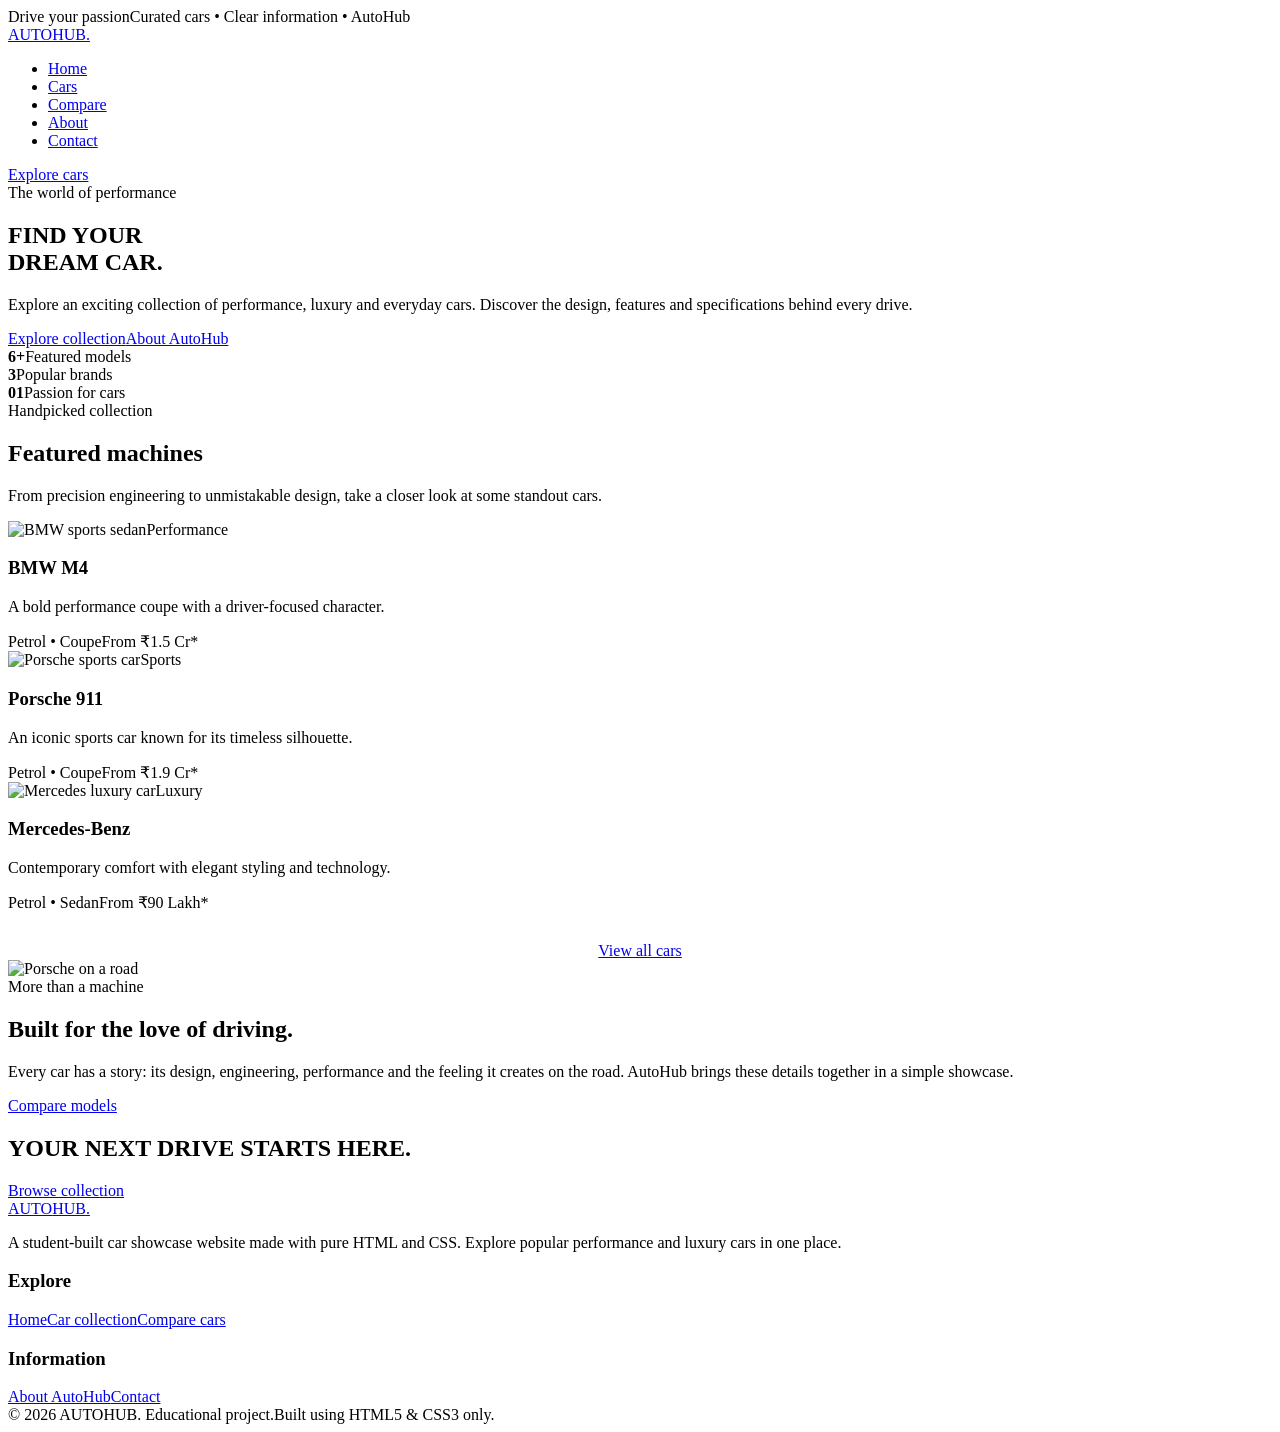
==== index.html @ 0eaa291a "Add AUTOHUB index.html" ====
<!DOCTYPE html>
<html lang="en">
<head>
  <meta charset="UTF-8">
  <meta name="viewport" content="width=device-width, initial-scale=1.0">
  <meta name="description" content="AUTOHUB car showcase website">
  <title>Discover Your Dream Car | AUTOHUB</title>
  <link rel="stylesheet" href="css/style.css">
</head>
<body>

<div class="topbar"><div class="container topbar-inner"><span>Drive your passion</span><span>Curated cars • Clear information • AutoHub</span></div></div>
<header><div class="container nav">
  <a class="logo" href="index.html">AUTO<span>HUB</span>.</a>
  <ul class="nav-links"><li><a class="active" href="index.html">Home</a></li><li><a class="" href="cars.html">Cars</a></li><li><a class="" href="compare.html">Compare</a></li><li><a class="" href="about.html">About</a></li><li><a class="" href="contact.html">Contact</a></li></ul>
  <a class="nav-cta" href="cars.html">Explore cars</a>
</div></header>

<main>
<section class="hero"><div class="container"><div class="hero-content">
  <div class="eyebrow">The world of performance</div>
  <h1>FIND YOUR<br><span>DREAM CAR.</span></h1>
  <p>Explore an exciting collection of performance, luxury and everyday cars. Discover the design, features and specifications behind every drive.</p>
  <div class="hero-actions"><a class="btn" href="cars.html">Explore collection</a><a class="btn btn-outline" href="about.html">About AutoHub</a></div>
</div></div></section>
<div class="container"><div class="stats">
  <div class="stat"><strong>6+</strong><span>Featured models</span></div>
  <div class="stat"><strong>3</strong><span>Popular brands</span></div>
  <div class="stat"><strong>01</strong><span>Passion for cars</span></div>
</div></div>
<section class="section"><div class="container">
  <div class="section-head"><div><div class="eyebrow">Handpicked collection</div><h2>Featured machines</h2></div><p>From precision engineering to unmistakable design, take a closer look at some standout cars.</p></div>
  <div class="car-grid">
    <article class="car-card"><div class="car-image"><img src="https://images.unsplash.com/photo-1555215695-3004980ad54e?auto=format&fit=crop&w=900&q=80" alt="BMW sports sedan"><span class="tag">Performance</span></div><div class="car-info"><h3>BMW M4</h3><p>A bold performance coupe with a driver-focused character.</p><div class="car-meta"><span>Petrol • Coupe</span><span class="car-price">From ₹1.5 Cr*</span></div></div></article>
    <article class="car-card"><div class="car-image"><img src="https://images.unsplash.com/photo-1614200187524-dc4b892acf16?auto=format&fit=crop&w=900&q=80" alt="Porsche sports car"><span class="tag">Sports</span></div><div class="car-info"><h3>Porsche 911</h3><p>An iconic sports car known for its timeless silhouette.</p><div class="car-meta"><span>Petrol • Coupe</span><span class="car-price">From ₹1.9 Cr*</span></div></div></article>
    <article class="car-card"><div class="car-image"><img src="https://images.unsplash.com/photo-1618843479313-40f8afb4b4d8?auto=format&fit=crop&w=900&q=80" alt="Mercedes luxury car"><span class="tag">Luxury</span></div><div class="car-info"><h3>Mercedes-Benz</h3><p>Contemporary comfort with elegant styling and technology.</p><div class="car-meta"><span>Petrol • Sedan</span><span class="car-price">From ₹90 Lakh*</span></div></div></article>
  </div>
  <div style="text-align:center;margin-top:30px"><a class="btn btn-outline" href="cars.html">View all cars</a></div>
</div></section>
<section class="section section-dark"><div class="container feature-band">
  <img src="https://images.unsplash.com/photo-1503376780353-7e6692767b70?auto=format&fit=crop&w=1100&q=80" alt="Porsche on a road">
  <div class="feature-copy"><div class="eyebrow">More than a machine</div><h2>Built for the love of driving.</h2><p>Every car has a story: its design, engineering, performance and the feeling it creates on the road. AutoHub brings these details together in a simple showcase.</p><a class="btn" href="compare.html">Compare models</a></div>
</div></section>
</main>


<section class="cta-strip"><div class="container cta-inner"><h2>YOUR NEXT DRIVE STARTS HERE.</h2><a class="btn" href="cars.html">Browse collection</a></div></section>
<footer><div class="container">
  <div class="footer-grid">
    <div><a class="logo" href="index.html">AUTO<span>HUB</span>.</a><p>A student-built car showcase website made with pure HTML and CSS. Explore popular performance and luxury cars in one place.</p></div>
    <div><h3>Explore</h3><div class="footer-links"><a href="index.html">Home</a><a href="cars.html">Car collection</a><a href="compare.html">Compare cars</a></div></div>
    <div><h3>Information</h3><div class="footer-links"><a href="about.html">About AutoHub</a><a href="contact.html">Contact</a></div></div>
  </div>
  <div class="copyright"><span>© 2026 AUTOHUB. Educational project.</span><span>Built using HTML5 & CSS3 only.</span></div>
</div></footer>
</body>
</html>
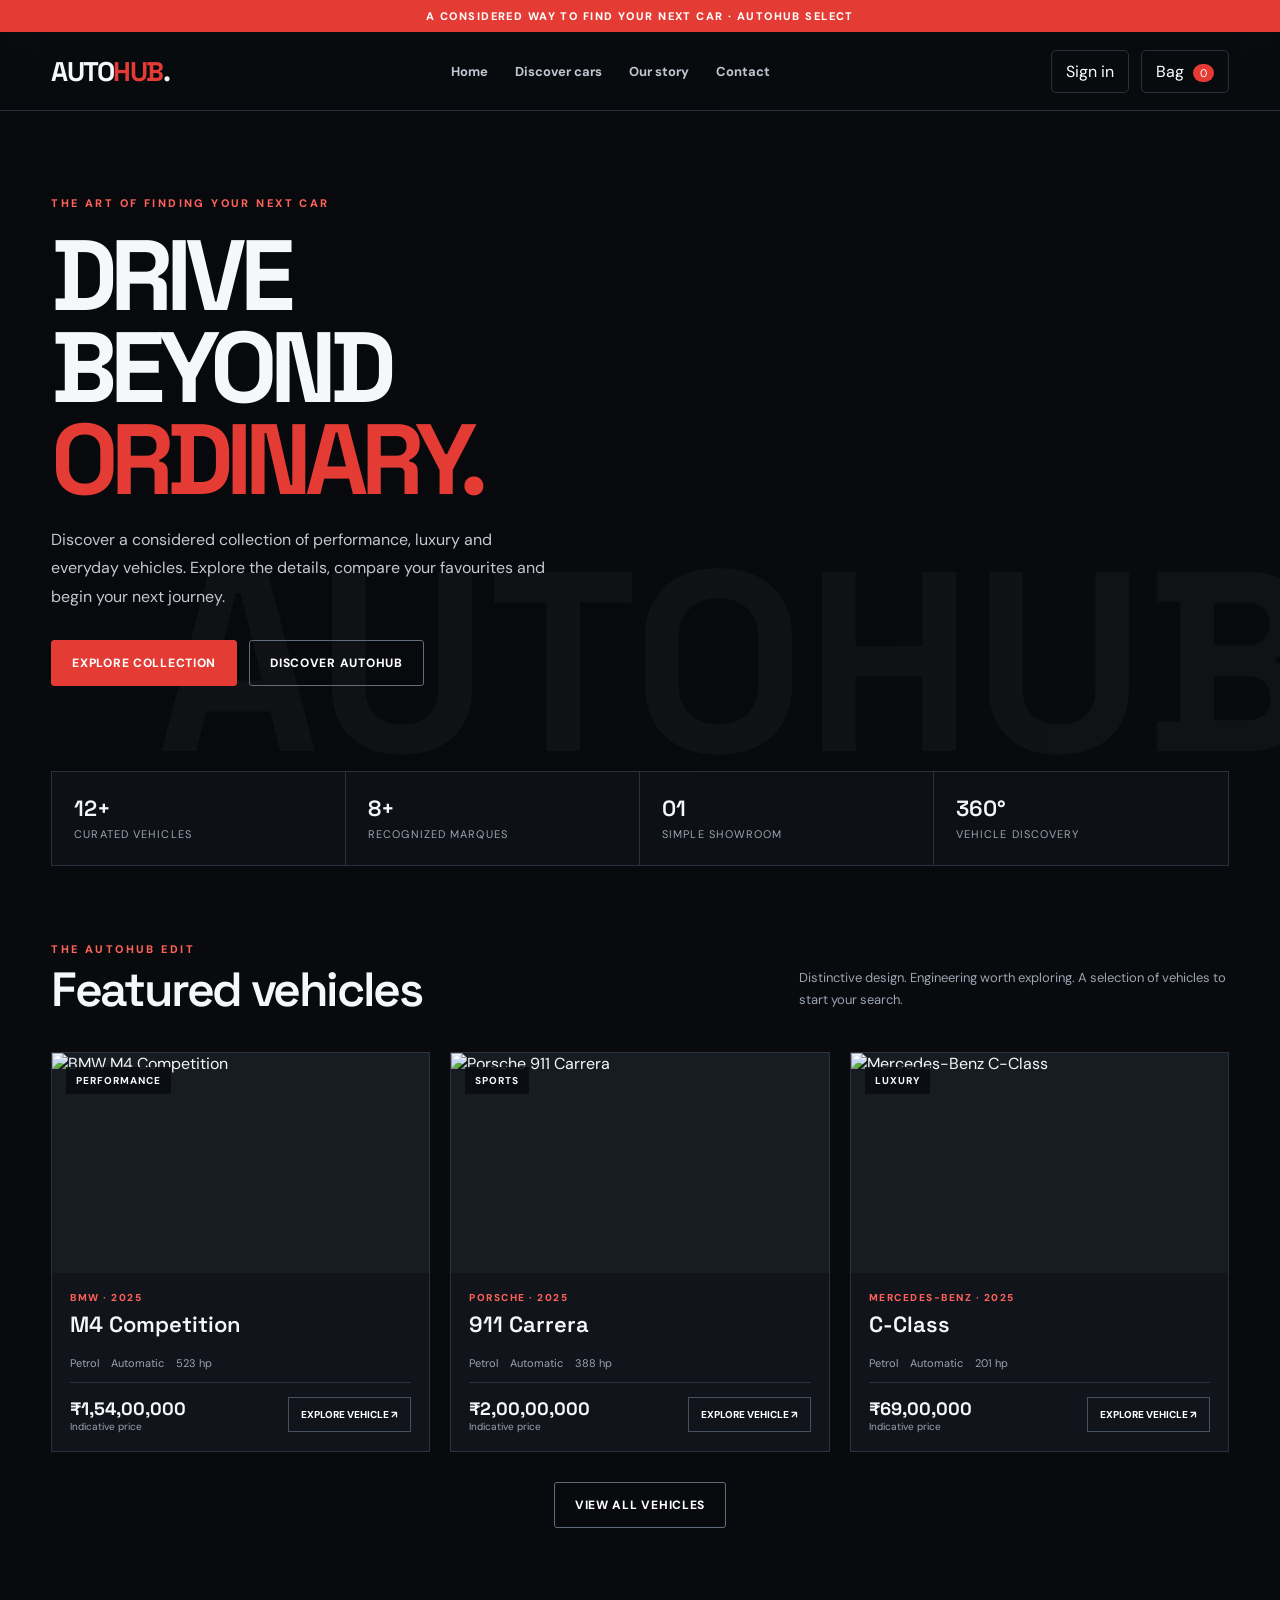
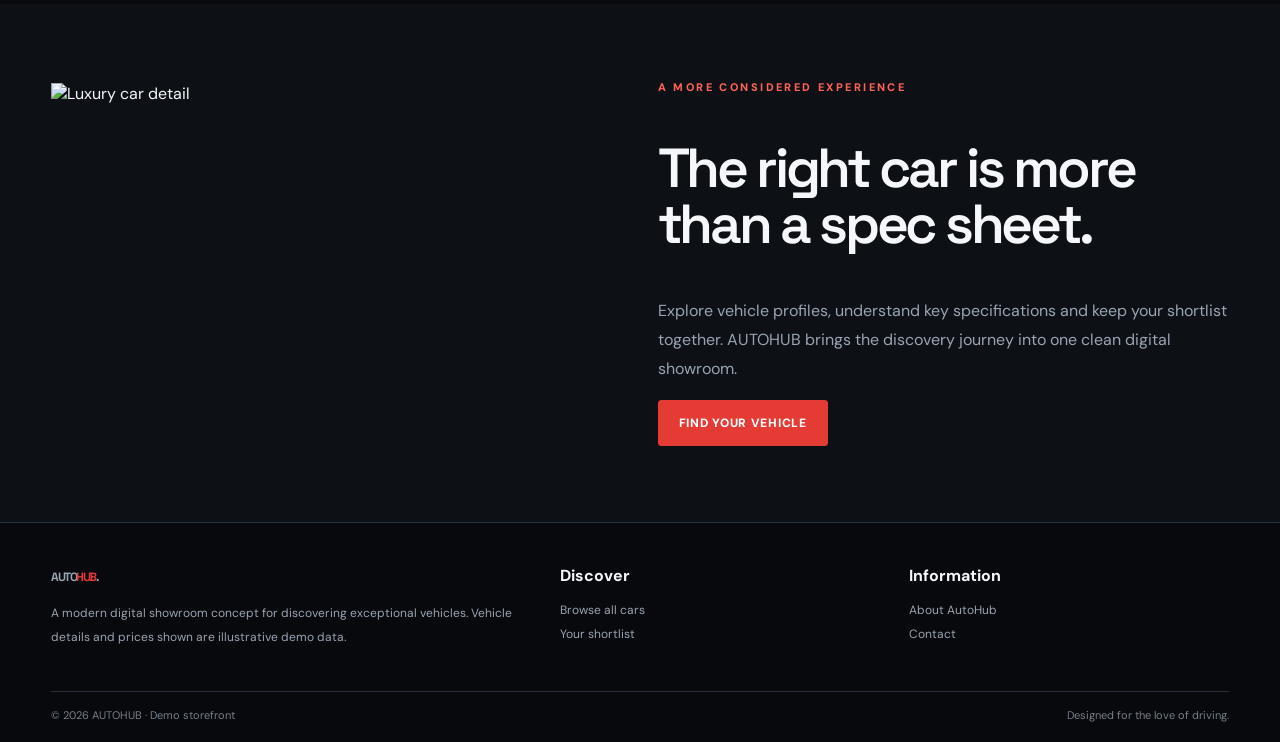
==== commit e6c5f434: "Upgrade AUTOHUB homepage to premium digital showroom" ====
--- a/index.html
+++ b/index.html
@@ -1,57 +1 @@
-<!DOCTYPE html>
-<html lang="en">
-<head>
-  <meta charset="UTF-8">
-  <meta name="viewport" content="width=device-width, initial-scale=1.0">
-  <meta name="description" content="AUTOHUB car showcase website">
-  <title>Discover Your Dream Car | AUTOHUB</title>
-  <link rel="stylesheet" href="css/style.css">
-</head>
-<body>
-
-<div class="topbar"><div class="container topbar-inner"><span>Drive your passion</span><span>Curated cars • Clear information • AutoHub</span></div></div>
-<header><div class="container nav">
-  <a class="logo" href="index.html">AUTO<span>HUB</span>.</a>
-  <ul class="nav-links"><li><a class="active" href="index.html">Home</a></li><li><a class="" href="cars.html">Cars</a></li><li><a class="" href="compare.html">Compare</a></li><li><a class="" href="about.html">About</a></li><li><a class="" href="contact.html">Contact</a></li></ul>
-  <a class="nav-cta" href="cars.html">Explore cars</a>
-</div></header>
-
-<main>
-<section class="hero"><div class="container"><div class="hero-content">
-  <div class="eyebrow">The world of performance</div>
-  <h1>FIND YOUR<br><span>DREAM CAR.</span></h1>
-  <p>Explore an exciting collection of performance, luxury and everyday cars. Discover the design, features and specifications behind every drive.</p>
-  <div class="hero-actions"><a class="btn" href="cars.html">Explore collection</a><a class="btn btn-outline" href="about.html">About AutoHub</a></div>
-</div></div></section>
-<div class="container"><div class="stats">
-  <div class="stat"><strong>6+</strong><span>Featured models</span></div>
-  <div class="stat"><strong>3</strong><span>Popular brands</span></div>
-  <div class="stat"><strong>01</strong><span>Passion for cars</span></div>
-</div></div>
-<section class="section"><div class="container">
-  <div class="section-head"><div><div class="eyebrow">Handpicked collection</div><h2>Featured machines</h2></div><p>From precision engineering to unmistakable design, take a closer look at some standout cars.</p></div>
-  <div class="car-grid">
-    <article class="car-card"><div class="car-image"><img src="https://images.unsplash.com/photo-1555215695-3004980ad54e?auto=format&fit=crop&w=900&q=80" alt="BMW sports sedan"><span class="tag">Performance</span></div><div class="car-info"><h3>BMW M4</h3><p>A bold performance coupe with a driver-focused character.</p><div class="car-meta"><span>Petrol • Coupe</span><span class="car-price">From ₹1.5 Cr*</span></div></div></article>
-    <article class="car-card"><div class="car-image"><img src="https://images.unsplash.com/photo-1614200187524-dc4b892acf16?auto=format&fit=crop&w=900&q=80" alt="Porsche sports car"><span class="tag">Sports</span></div><div class="car-info"><h3>Porsche 911</h3><p>An iconic sports car known for its timeless silhouette.</p><div class="car-meta"><span>Petrol • Coupe</span><span class="car-price">From ₹1.9 Cr*</span></div></div></article>
-    <article class="car-card"><div class="car-image"><img src="https://images.unsplash.com/photo-1618843479313-40f8afb4b4d8?auto=format&fit=crop&w=900&q=80" alt="Mercedes luxury car"><span class="tag">Luxury</span></div><div class="car-info"><h3>Mercedes-Benz</h3><p>Contemporary comfort with elegant styling and technology.</p><div class="car-meta"><span>Petrol • Sedan</span><span class="car-price">From ₹90 Lakh*</span></div></div></article>
-  </div>
-  <div style="text-align:center;margin-top:30px"><a class="btn btn-outline" href="cars.html">View all cars</a></div>
-</div></section>
-<section class="section section-dark"><div class="container feature-band">
-  <img src="https://images.unsplash.com/photo-1503376780353-7e6692767b70?auto=format&fit=crop&w=1100&q=80" alt="Porsche on a road">
-  <div class="feature-copy"><div class="eyebrow">More than a machine</div><h2>Built for the love of driving.</h2><p>Every car has a story: its design, engineering, performance and the feeling it creates on the road. AutoHub brings these details together in a simple showcase.</p><a class="btn" href="compare.html">Compare models</a></div>
-</div></section>
-</main>
-
-
-<section class="cta-strip"><div class="container cta-inner"><h2>YOUR NEXT DRIVE STARTS HERE.</h2><a class="btn" href="cars.html">Browse collection</a></div></section>
-<footer><div class="container">
-  <div class="footer-grid">
-    <div><a class="logo" href="index.html">AUTO<span>HUB</span>.</a><p>A student-built car showcase website made with pure HTML and CSS. Explore popular performance and luxury cars in one place.</p></div>
-    <div><h3>Explore</h3><div class="footer-links"><a href="index.html">Home</a><a href="cars.html">Car collection</a><a href="compare.html">Compare cars</a></div></div>
-    <div><h3>Information</h3><div class="footer-links"><a href="about.html">About AutoHub</a><a href="contact.html">Contact</a></div></div>
-  </div>
-  <div class="copyright"><span>© 2026 AUTOHUB. Educational project.</span><span>Built using HTML5 & CSS3 only.</span></div>
-</div></footer>
-</body>
-</html>+<!doctype html><html lang="en"><head><meta charset="utf-8"><meta name="viewport" content="width=device-width,initial-scale=1"><meta name="description" content="Discover exceptional vehicles at AUTOHUB."><title>AUTOHUB | Find your next drive</title><link rel="stylesheet" href="css/store.css"></head><body><div id="site-header"></div><main><section class="hero-pro"><div class="wrap"><div class="hero-copy"><div class="kicker">The art of finding your next car</div><h1>DRIVE<br>BEYOND <span>ORDINARY.</span></h1><p>Discover a considered collection of performance, luxury and everyday vehicles. Explore the details, compare your favourites and begin your next journey.</p><div class="actions"><a class="btnx" href="cars.html">Explore collection</a><a class="btnx ghost" href="#featured">Discover AUTOHUB</a></div></div></div></section><div class="wrap"><div class="trustbar"><div class="trustitem"><b>12+</b><span>Curated vehicles</span></div><div class="trustitem"><b>8+</b><span>Recognized marques</span></div><div class="trustitem"><b>01</b><span>Simple showroom</span></div><div class="trustitem"><b>360°</b><span>Vehicle discovery</span></div></div></div><section class="sectionx" id="featured"><div class="wrap"><div class="sectiontitle"><div><div class="kicker">The AUTOHUB edit</div><h2>Featured vehicles</h2></div><p>Distinctive design. Engineering worth exploring. A selection of vehicles to start your search.</p></div><div class="cargrid" id="featured-grid"></div><div style="text-align:center;margin-top:30px"><a class="btnx ghost" href="cars.html">View all vehicles</a></div></div></section><section class="sectionx sectiondark"><div class="wrap" style="display:grid;grid-template-columns:1fr 1fr;gap:35px;align-items:center"><img style="width:100%;height:360px;object-fit:cover" src="https://images.unsplash.com/photo-1492144534655-ae79c964c9d7?auto=format&fit=crop&w=1200&q=85" alt="Luxury car detail"><div><div class="kicker">A more considered experience</div><h2 style="font:600 clamp(34px,5vw,55px)/1.02 Space Grotesk;letter-spacing:-.06em">The right car is more than a spec sheet.</h2><p style="color:var(--muted);line-height:1.8">Explore vehicle profiles, understand key specifications and keep your shortlist together. AUTOHUB brings the discovery journey into one clean digital showroom.</p><a class="btnx" href="cars.html">Find your vehicle</a></div></div></section></main><div id="site-footer"></div><script src="js/store.js"></script></body></html>
--- a/css/store.css
+++ b/css/store.css
@@ -0,0 +1,17 @@
+@import url('https://fonts.googleapis.com/css2?family=DM+Sans:wght@400;500;600;700;800&family=Space+Grotesk:wght@400;500;600;700&display=swap');
+:root{--ink:#080a0d;--panel:#11151b;--panel2:#191f27;--line:#29313c;--muted:#9aa4b2;--white:#f5f7fa;--red:#e43b35;--red2:#ff5148;--green:#67d5a1}
+*{box-sizing:border-box}body{margin:0;background:var(--ink);color:var(--white);font-family:'DM Sans',sans-serif}a{color:inherit;text-decoration:none}button,input,select{font:inherit}img{max-width:100%;display:block}.wrap{width:min(1220px,92%);margin:auto}
+.announcement{background:#e43b35;color:white;text-align:center;padding:9px;font-size:11px;font-weight:800;letter-spacing:.13em;text-transform:uppercase}
+.site-header{position:sticky;top:0;z-index:50;background:#090c10ed;backdrop-filter:blur(18px);border-bottom:1px solid var(--line)}.navrow{height:78px;display:flex;align-items:center;justify-content:space-between;gap:25px}.brand{font:700 27px 'Space Grotesk';letter-spacing:-1.5px}.brand span{color:var(--red)}.navlinks{display:flex;gap:27px;color:#c0c7d0;font-size:13px;font-weight:700}.navlinks a:hover,.navlinks a.active{color:#ff6158}.navright{display:flex;align-items:center;gap:12px}.iconbtn{background:transparent;border:1px solid var(--line);color:white;padding:10px 14px;border-radius:5px;cursor:pointer}.cartcount{background:var(--red);padding:2px 7px;border-radius:20px;font-size:11px;margin-left:5px}.menu-toggle{display:none}
+.hero-pro{min-height:610px;display:flex;align-items:center;position:relative;overflow:hidden;background:linear-gradient(90deg,#07090df5 0%,#07090dcc 43%,#07090d20 100%),url('https://images.unsplash.com/photo-1503376780353-7e6692767b70?auto=format&fit=crop&w=2200&q=90') center/cover}.hero-pro:after{content:'AUTOHUB';position:absolute;right:-35px;bottom:-55px;font:700 clamp(100px,20vw,260px) 'Space Grotesk';color:#ffffff09;pointer-events:none}.hero-copy{max-width:680px;padding:85px 0;position:relative;z-index:1}.kicker{color:#ff6259;font-size:11px;letter-spacing:.22em;text-transform:uppercase;font-weight:800}.hero-copy h1{font:700 clamp(48px,7.8vw,100px)/.92 'Space Grotesk';letter-spacing:-.07em;margin:20px 0}.hero-copy h1 span{color:var(--red)}.hero-copy p{color:#c2c9d2;max-width:500px;line-height:1.8}.actions{display:flex;gap:12px;flex-wrap:wrap;margin-top:28px}.btnx{display:inline-flex;align-items:center;justify-content:center;border:1px solid var(--red);background:var(--red);color:white;padding:14px 20px;border-radius:3px;font-size:12px;font-weight:800;letter-spacing:.06em;text-transform:uppercase;cursor:pointer;transition:.2s}.btnx:hover{background:#ff5148;transform:translateY(-2px)}.btnx.ghost{background:transparent;border-color:#626d7b}.btnx.ghost:hover{border-color:var(--red);color:#ff6158}
+.trustbar{display:grid;grid-template-columns:repeat(4,1fr);border:1px solid var(--line);background:#0d1116}.trustitem{padding:22px;border-right:1px solid var(--line)}.trustitem:last-child{border:0}.trustitem b{display:block;font:600 22px 'Space Grotesk'}.trustitem span{color:var(--muted);font-size:11px;text-transform:uppercase;letter-spacing:.1em}
+.sectionx{padding:76px 0}.sectiondark{background:#0d1116}.sectiontitle{display:flex;align-items:end;justify-content:space-between;gap:25px;margin-bottom:28px}.sectiontitle h2{font:600 clamp(32px,4vw,48px)/1 'Space Grotesk';letter-spacing:-.05em;margin:10px 0}.sectiontitle p{color:var(--muted);max-width:430px;font-size:13px;line-height:1.7}.cargrid{display:grid;grid-template-columns:repeat(3,1fr);gap:20px}.vehicle{background:var(--panel);border:1px solid var(--line);overflow:hidden;transition:.25s;min-width:0}.vehicle:hover{transform:translateY(-5px);border-color:#8a3432}.vehicle-photo{height:220px;position:relative;overflow:hidden;background:#171c23}.vehicle-photo img{width:100%;height:100%;object-fit:cover;transition:transform .5s}.vehicle:hover .vehicle-photo img{transform:scale(1.045)}.pill{position:absolute;left:14px;top:14px;background:#080b0fdf;padding:7px 10px;font-size:10px;text-transform:uppercase;letter-spacing:.1em;font-weight:800}.vehicle-body{padding:18px}.vehicle-brand{font-size:10px;color:#ff6158;letter-spacing:.15em;text-transform:uppercase;font-weight:800}.vehicle h3{font:600 22px 'Space Grotesk';margin:6px 0}.vehicle-spec{display:flex;gap:12px;flex-wrap:wrap;color:var(--muted);font-size:11px;padding:12px 0;border-bottom:1px solid var(--line)}.vehicle-bottom{display:flex;align-items:center;justify-content:space-between;gap:10px;padding-top:14px}.price{font:700 18px 'Space Grotesk'}.price small{display:block;font:400 10px 'DM Sans';color:var(--muted)}.smallbtn{border:1px solid #46515f;background:transparent;color:white;padding:10px 12px;font-size:10px;text-transform:uppercase;font-weight:800;cursor:pointer}.smallbtn:hover{background:var(--red);border-color:var(--red)}
+.shophead{padding:58px 0 34px;background:linear-gradient(120deg,#171d25,#0a0c10);border-bottom:1px solid var(--line)}.shophead h1{font:600 clamp(38px,5vw,60px) 'Space Grotesk';letter-spacing:-.06em;margin:12px 0}.shophead p{color:var(--muted);max-width:620px;line-height:1.7}.shoptools{display:grid;grid-template-columns:1.5fr repeat(3,1fr);gap:10px;margin:25px 0}.control{width:100%;padding:14px;background:#11161d;color:white;border:1px solid var(--line);outline:none;border-radius:3px}.control:focus{border-color:var(--red)}.resultsline{display:flex;justify-content:space-between;color:var(--muted);font-size:12px;margin:15px 0 20px}
+.productlayout{display:grid;grid-template-columns:1.2fr .8fr;gap:48px;padding:55px 0 80px}.productheroimg{width:100%;height:480px;object-fit:cover;background:#171c23}.productinfo{position:sticky;top:115px;align-self:start}.productinfo h1{font:600 clamp(38px,5vw,60px)/1 'Space Grotesk';letter-spacing:-.06em;margin:12px 0}.productinfo p{color:var(--muted);line-height:1.8}.bigprice{font:700 30px 'Space Grotesk';margin:25px 0}.specgrid{display:grid;grid-template-columns:repeat(2,1fr);gap:10px;margin:24px 0}.specbox{padding:15px;background:var(--panel);border:1px solid var(--line)}.specbox span{display:block;color:var(--muted);font-size:10px;text-transform:uppercase;letter-spacing:.1em}.specbox b{display:block;margin-top:6px;font-size:14px}.wide{width:100%;margin-top:10px}
+.cartlayout{display:grid;grid-template-columns:1.5fr .8fr;gap:24px;padding:45px 0 80px}.cartrow{display:grid;grid-template-columns:130px 1fr auto;gap:18px;padding:18px 0;border-bottom:1px solid var(--line);align-items:center}.cartrow img{width:130px;height:90px;object-fit:cover}.cartrow h3{margin:0 0 7px;font:600 18px 'Space Grotesk'}.cartrow p{color:var(--muted);font-size:12px;margin:0}.summary{background:var(--panel);border:1px solid var(--line);padding:24px;height:max-content}.summary h2{font:600 24px 'Space Grotesk';margin-top:0}.sumline{display:flex;justify-content:space-between;padding:12px 0;border-bottom:1px solid var(--line);font-size:13px;color:var(--muted)}.sumline.total{color:white;font-weight:800;font-size:17px;border:0}
+.formpanel{max-width:780px;margin:45px auto 80px;padding:30px;background:var(--panel);border:1px solid var(--line)}.formpanel h2{font:600 28px 'Space Grotesk'}.formgrid{display:grid;grid-template-columns:1fr 1fr;gap:14px}.field label{display:block;color:#c6ced8;font-size:11px;margin:14px 0 7px}.field input,.field select{width:100%;padding:13px;background:#090d12;border:1px solid var(--line);color:white;border-radius:3px}.notice{padding:13px;background:#19251f;border:1px solid #315b47;color:#b8ebd0;font-size:12px;line-height:1.6;margin:18px 0}
+.empty{text-align:center;padding:60px 20px;background:var(--panel);border:1px dashed #3a4654}.empty h2{font:600 28px 'Space Grotesk'}.empty p{color:var(--muted)}
+.footerx{border-top:1px solid var(--line);background:#07090c;padding:42px 0 20px}.footergrid{display:grid;grid-template-columns:1.5fr 1fr 1fr;gap:30px}.footergrid p,.footergrid a{color:var(--muted);font-size:12px;line-height:2}.footergrid h4{margin:0 0 12px}.footerbottom{border-top:1px solid var(--line);margin-top:30px;padding-top:16px;color:#75808d;font-size:11px;display:flex;justify-content:space-between}
+.toast{position:fixed;bottom:22px;right:22px;background:#f5f7fa;color:#111;padding:14px 18px;border-radius:4px;box-shadow:0 10px 35px #0008;z-index:100;font-size:13px;font-weight:700;transform:translateY(120px);opacity:0;transition:.3s}.toast.show{transform:translateY(0);opacity:1}
+@media(max-width:850px){.navlinks{gap:13px}.cargrid{grid-template-columns:repeat(2,1fr)}.shoptools{grid-template-columns:1fr 1fr}.productlayout,.cartlayout{grid-template-columns:1fr}.productinfo{position:static}.productheroimg{height:380px}}
+@media(max-width:600px){.announcement{font-size:9px}.navrow{height:auto;min-height:68px;flex-wrap:wrap;padding:12px 0}.navlinks{order:3;width:100%;overflow:auto;justify-content:space-between;gap:17px;padding:6px 0}.navlinks a{white-space:nowrap;font-size:11px}.navright .iconbtn:first-child{display:none}.hero-pro{min-height:560px;background-position:62% center}.trustbar{grid-template-columns:1fr 1fr}.trustitem:nth-child(2){border-right:0}.trustitem:nth-child(-n+2){border-bottom:1px solid var(--line)}.sectionx{padding:55px 0}.sectiontitle{display:block}.cargrid{grid-template-columns:1fr}.vehicle-photo{height:230px}.shoptools{grid-template-columns:1fr 1fr}.shoptools input{grid-column:1/-1}.cartrow{grid-template-columns:90px 1fr}.cartrow img{width:90px;height:75px}.cartrow .cartprice{grid-column:2}.productheroimg{height:260px}.formgrid{grid-template-columns:1fr}.footergrid{grid-template-columns:1fr}.footerbottom{display:block;line-height:2}}
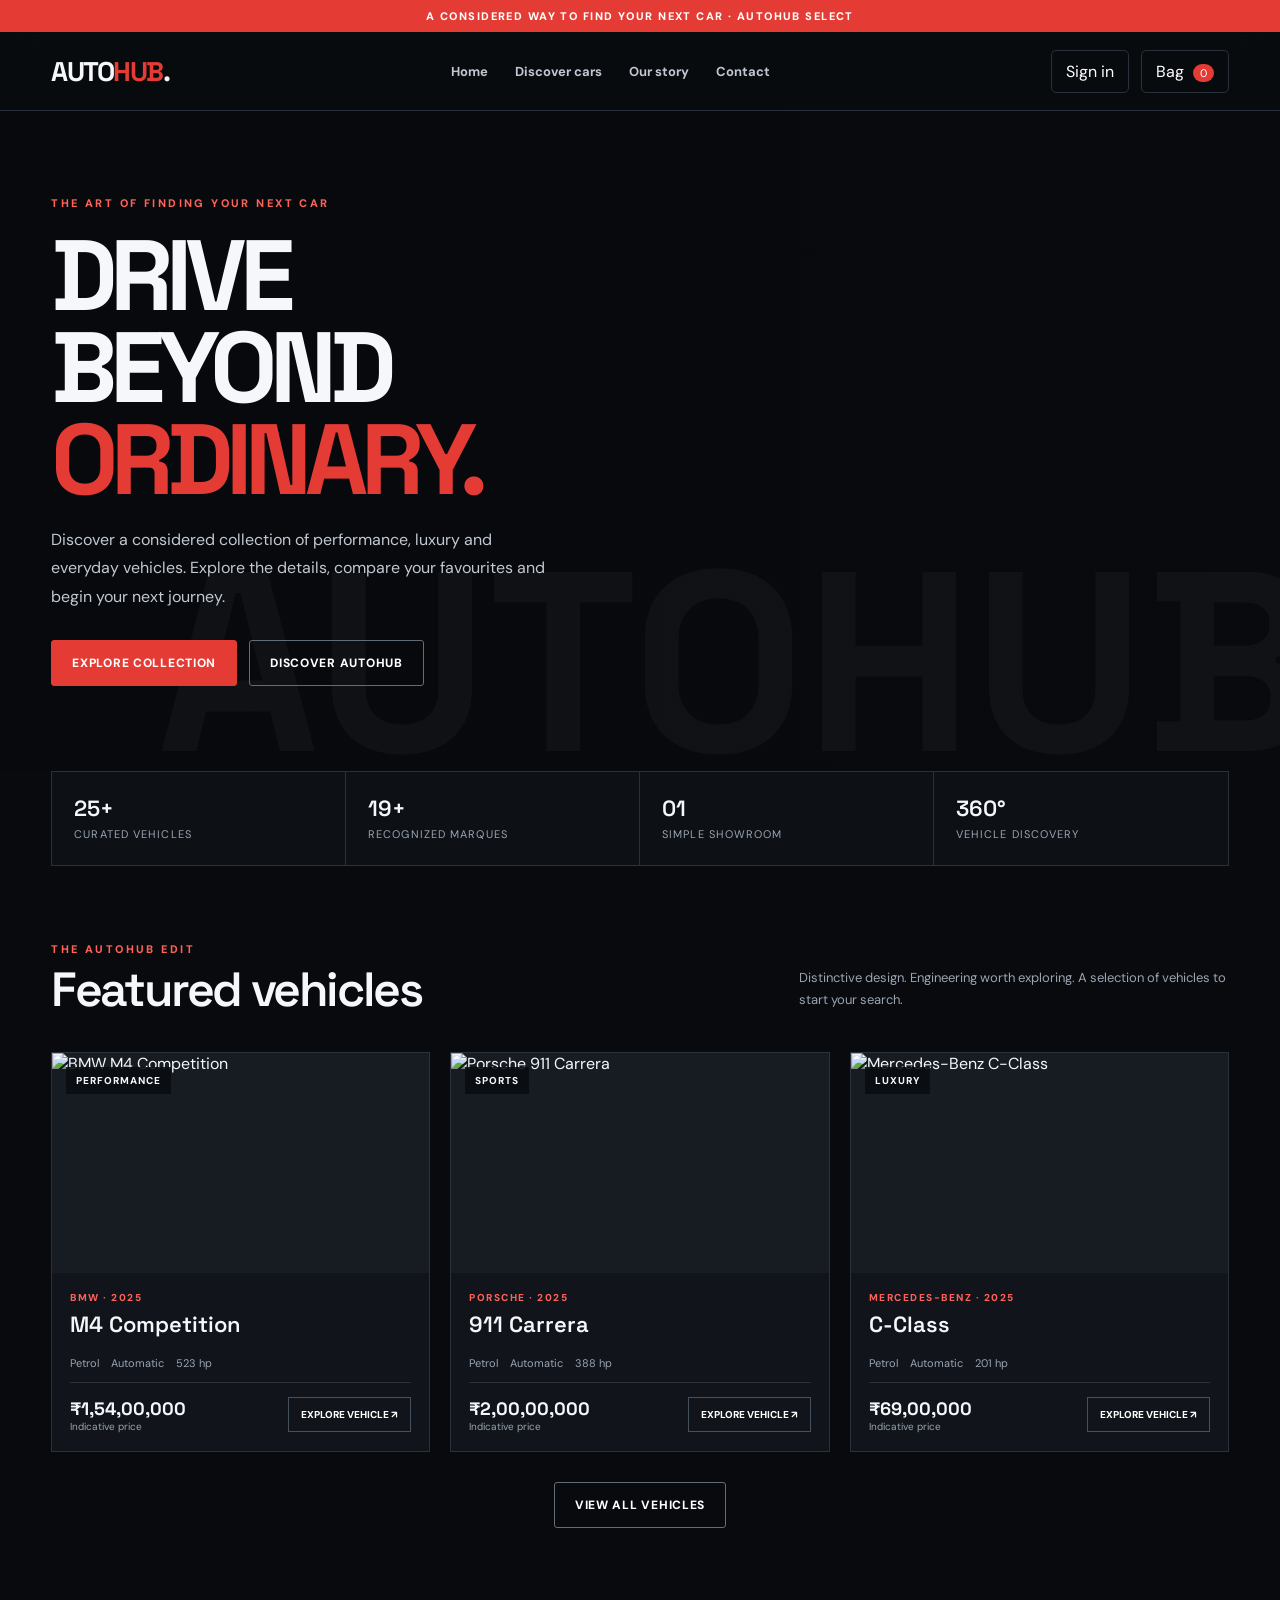
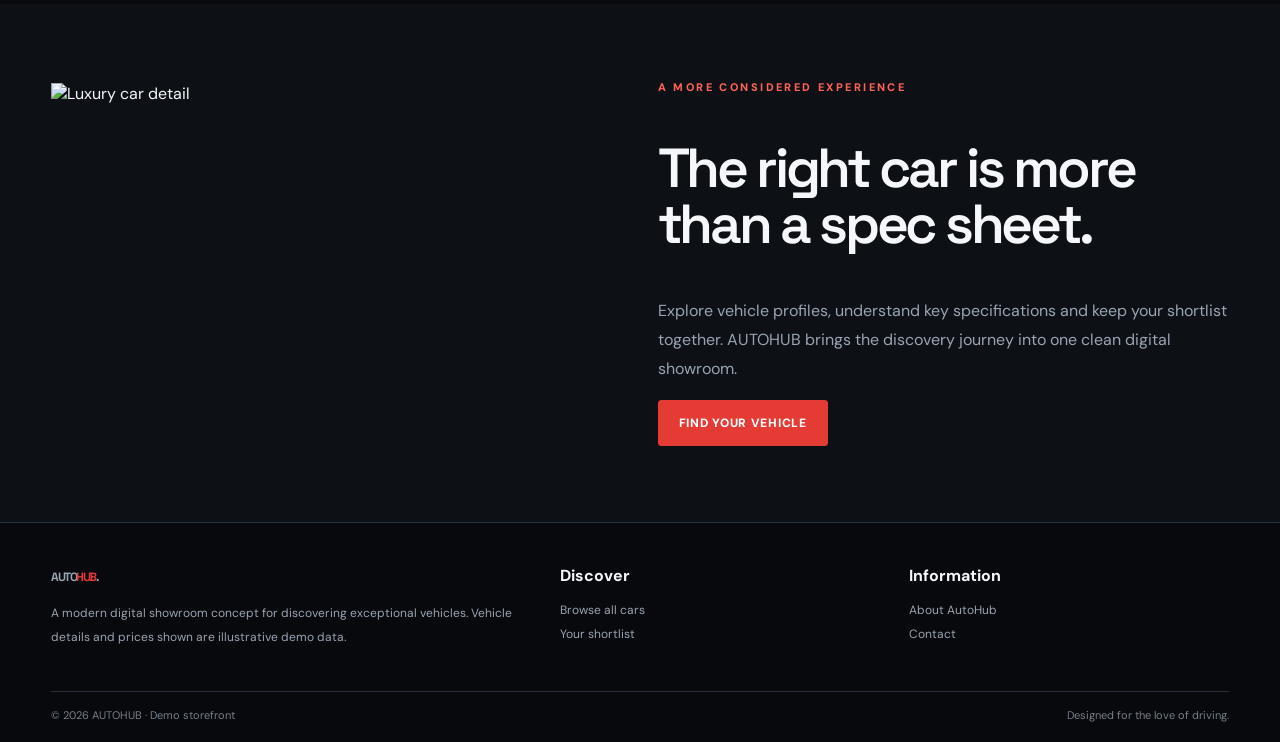
==== commit 26a64446: "Update AUTOHUB collection statistics" ====
--- a/index.html
+++ b/index.html
@@ -1 +1 @@
-<!doctype html><html lang="en"><head><meta charset="utf-8"><meta name="viewport" content="width=device-width,initial-scale=1"><meta name="description" content="Discover exceptional vehicles at AUTOHUB."><title>AUTOHUB | Find your next drive</title><link rel="stylesheet" href="css/store.css"></head><body><div id="site-header"></div><main><section class="hero-pro"><div class="wrap"><div class="hero-copy"><div class="kicker">The art of finding your next car</div><h1>DRIVE<br>BEYOND <span>ORDINARY.</span></h1><p>Discover a considered collection of performance, luxury and everyday vehicles. Explore the details, compare your favourites and begin your next journey.</p><div class="actions"><a class="btnx" href="cars.html">Explore collection</a><a class="btnx ghost" href="#featured">Discover AUTOHUB</a></div></div></div></section><div class="wrap"><div class="trustbar"><div class="trustitem"><b>12+</b><span>Curated vehicles</span></div><div class="trustitem"><b>8+</b><span>Recognized marques</span></div><div class="trustitem"><b>01</b><span>Simple showroom</span></div><div class="trustitem"><b>360°</b><span>Vehicle discovery</span></div></div></div><section class="sectionx" id="featured"><div class="wrap"><div class="sectiontitle"><div><div class="kicker">The AUTOHUB edit</div><h2>Featured vehicles</h2></div><p>Distinctive design. Engineering worth exploring. A selection of vehicles to start your search.</p></div><div class="cargrid" id="featured-grid"></div><div style="text-align:center;margin-top:30px"><a class="btnx ghost" href="cars.html">View all vehicles</a></div></div></section><section class="sectionx sectiondark"><div class="wrap" style="display:grid;grid-template-columns:1fr 1fr;gap:35px;align-items:center"><img style="width:100%;height:360px;object-fit:cover" src="https://images.unsplash.com/photo-1492144534655-ae79c964c9d7?auto=format&fit=crop&w=1200&q=85" alt="Luxury car detail"><div><div class="kicker">A more considered experience</div><h2 style="font:600 clamp(34px,5vw,55px)/1.02 Space Grotesk;letter-spacing:-.06em">The right car is more than a spec sheet.</h2><p style="color:var(--muted);line-height:1.8">Explore vehicle profiles, understand key specifications and keep your shortlist together. AUTOHUB brings the discovery journey into one clean digital showroom.</p><a class="btnx" href="cars.html">Find your vehicle</a></div></div></section></main><div id="site-footer"></div><script src="js/store.js"></script></body></html>+<!doctype html><html lang="en"><head><meta charset="utf-8"><meta name="viewport" content="width=device-width,initial-scale=1"><meta name="description" content="Discover exceptional vehicles at AUTOHUB."><title>AUTOHUB | Find your next drive</title><link rel="stylesheet" href="css/store.css"></head><body><div id="site-header"></div><main><section class="hero-pro"><div class="wrap"><div class="hero-copy"><div class="kicker">The art of finding your next car</div><h1>DRIVE<br>BEYOND <span>ORDINARY.</span></h1><p>Discover a considered collection of performance, luxury and everyday vehicles. Explore the details, compare your favourites and begin your next journey.</p><div class="actions"><a class="btnx" href="cars.html">Explore collection</a><a class="btnx ghost" href="#featured">Discover AUTOHUB</a></div></div></div></section><div class="wrap"><div class="trustbar"><div class="trustitem"><b>25+</b><span>Curated vehicles</span></div><div class="trustitem"><b>19+</b><span>Recognized marques</span></div><div class="trustitem"><b>01</b><span>Simple showroom</span></div><div class="trustitem"><b>360°</b><span>Vehicle discovery</span></div></div></div><section class="sectionx" id="featured"><div class="wrap"><div class="sectiontitle"><div><div class="kicker">The AUTOHUB edit</div><h2>Featured vehicles</h2></div><p>Distinctive design. Engineering worth exploring. A selection of vehicles to start your search.</p></div><div class="cargrid" id="featured-grid"></div><div style="text-align:center;margin-top:30px"><a class="btnx ghost" href="cars.html">View all vehicles</a></div></div></section><section class="sectionx sectiondark"><div class="wrap" style="display:grid;grid-template-columns:1fr 1fr;gap:35px;align-items:center"><img style="width:100%;height:360px;object-fit:cover" src="https://images.unsplash.com/photo-1492144534655-ae79c964c9d7?auto=format&fit=crop&w=1200&q=85" alt="Luxury car detail"><div><div class="kicker">A more considered experience</div><h2 style="font:600 clamp(34px,5vw,55px)/1.02 Space Grotesk;letter-spacing:-.06em">The right car is more than a spec sheet.</h2><p style="color:var(--muted);line-height:1.8">Explore vehicle profiles, understand key specifications and keep your shortlist together. AUTOHUB brings the discovery journey into one clean digital showroom.</p><a class="btnx" href="cars.html">Find your vehicle</a></div></div></section></main><div id="site-footer"></div><script src="js/store.js"></script></body></html>
